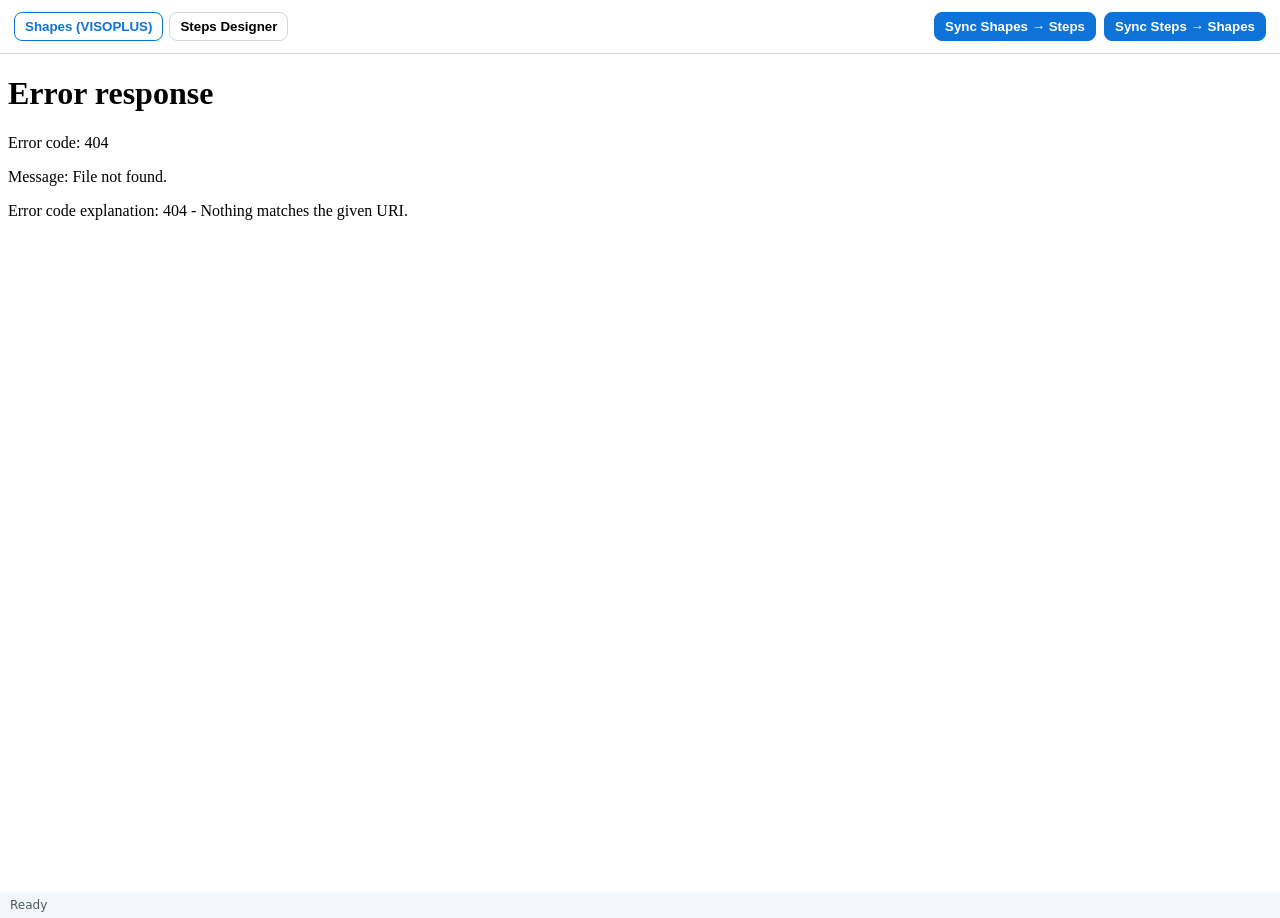
==== portal.html @ fe523673 "Add files via upload Added files" ====
<!DOCTYPE html>
<html lang="en">

<head>
    <meta charset="UTF-8" />
    <title>Diagram Portal</title>
    <meta name="viewport" content="width=device-width,initial-scale=1" />
    <style>
        :root {
            --accent: #0e73d9;
            --border: #d0d7de;
            --bg: #f3f6fa;
            --panel: #fff;
        }

        * {
            box-sizing: border-box;
        }

        body {
            margin: 0;
            font: 14px system-ui, -apple-system, "Segoe UI", Roboto, Arial, sans-serif;
            background: var(--bg);
            color: #1d2329;
        }

        header {
            display: flex;
            align-items: center;
            justify-content: space-between;
            gap: 12px;
            padding: 12px 14px;
            background: var(--panel);
            border-bottom: 1px solid var(--border);
        }

        .tabs {
            display: flex;
            gap: 6px;
            flex-wrap: wrap;
        }

        .tabs button {
            border: 1px solid var(--border);
            background: #fff;
            border-radius: 8px;
            padding: 6px 10px;
            cursor: pointer;
            font-weight: 600;
        }

        .tabs button.active {
            border-color: var(--accent);
            color: var(--accent);
        }

        .actions {
            display: flex;
            gap: 8px;
            flex-wrap: wrap;
        }

        .actions button {
            border: 1px solid var(--accent);
            background: var(--accent);
            color: #fff;
            border-radius: 8px;
            padding: 6px 10px;
            cursor: pointer;
            font-weight: 600;
        }

        main {
            height: calc(100vh - 62px);
        }

        .pane {
            display: none;
            height: 100%;
        }

        .pane.active {
            display: block;
            height: 100%;
        }

        iframe {
            width: 100%;
            height: 100%;
            border: 0;
            background: #fff;
        }

        .status {
            padding: 6px 10px;
            font-size: 12px;
            color: #4b5967;
        }
    </style>
</head>

<body>
    <header>
        <nav class="tabs" role="tablist" aria-label="Portal Tabs">
            <button id="tabDesignerBtn" class="active" data-tab="designer" role="tab" aria-selected="true">Shapes
                (VISOPLUS)</button>
            <button id="tabStepsBtn" data-tab="steps" role="tab" aria-selected="false">Steps Designer</button>
        </nav>
        <div class="actions">
            <button id="syncToStepsBtn" title="Send current Shapes state to Steps">Sync Shapes → Steps</button>
            <button id="syncToShapesBtn" title="Pull Steps state into Shapes">Sync Steps → Shapes</button>
        </div>
    </header>
    <main>
        <section id="paneDesigner" class="pane active" role="tabpanel" aria-labelledby="tabDesignerBtn">
            <!-- Adjust path if your VISOPLUS folder is named differently -->
            <iframe id="designerFrame" src="./VISOPLUS/index.html"></iframe>
        </section>
        <section id="paneSteps" class="pane" role="tabpanel" aria-labelledby="tabStepsBtn">
            <!-- Option A: Steps Designer (the mermaid app you shared) -->
            <iframe id="stepsFrame" src="./StepsDesigner/index.html"></iframe>
            <!-- Option B (alternative): Minimal harness instead
      <iframe id="stepsFrame" src="./HarnessRef/diag-harness_Version83.html"></iframe>
      -->
        </section>
    </main>
    <div class="status" id="portalStatus">Ready</div>

    <!-- If you’re using the messaging bridge, keep this file at project root -->
    <script src="./portal-bridge.js"></script>
    <script>
        // Minimal tab wiring if you don’t use portal-bridge.js yet
        const $ = (id) => document.getElementById(id);
        $("tabDesignerBtn").onclick = () => switchTab("designer");
        $("tabStepsBtn").onclick = () => switchTab("steps");
        function switchTab(which) {
            const isDesigner = which === "designer";
            $("tabDesignerBtn").classList.toggle("active", isDesigner);
            $("tabStepsBtn").classList.toggle("active", !isDesigner);
            $("paneDesigner").classList.toggle("active", isDesigner);
            $("paneSteps").classList.toggle("active", !isDesigner);
        }
    </script>
</body>

</html>
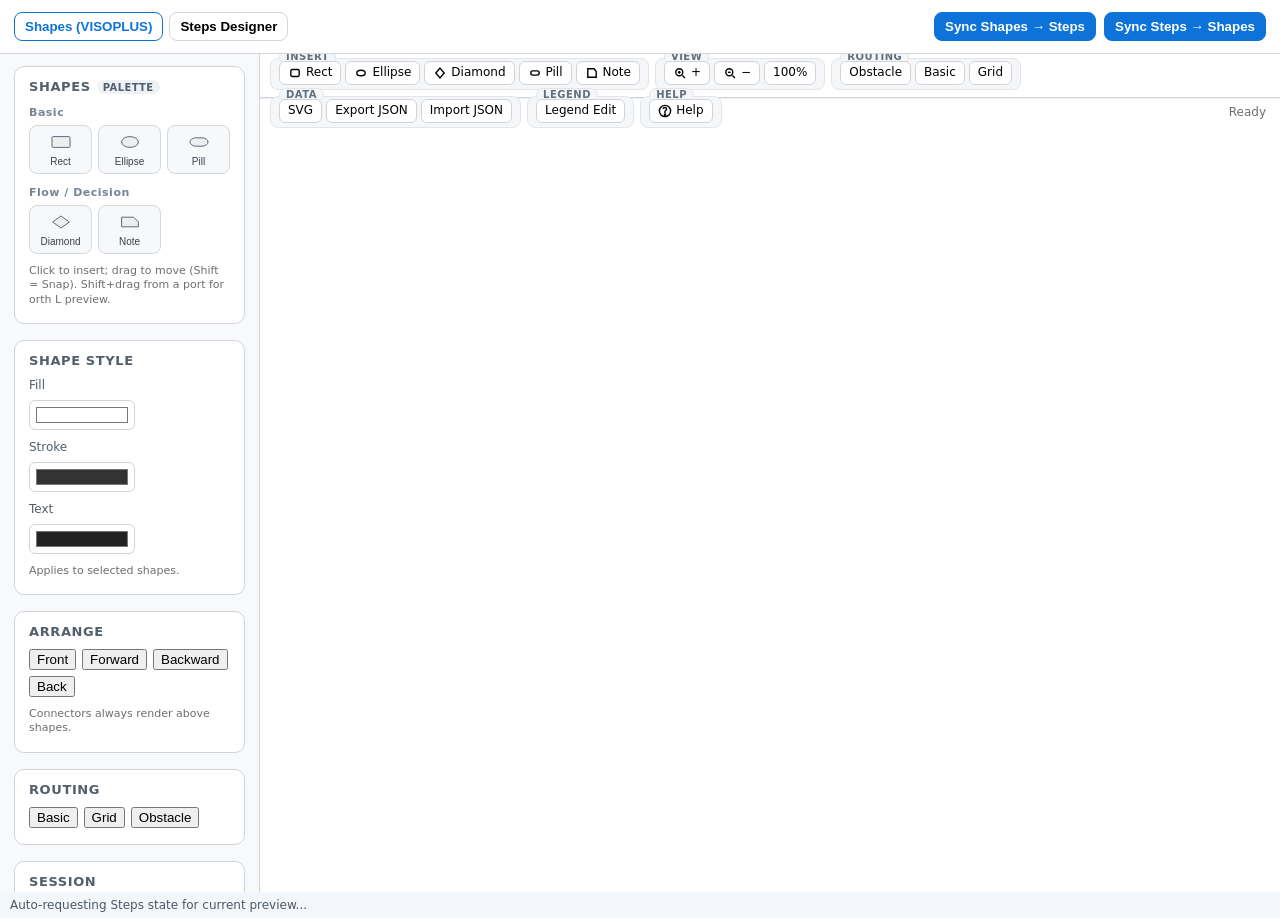
==== commit ed75e864: "Implement portal integration with one-way sync Steps → Shapes Co-authored-by: nandishstocks1988-sket" ====
--- a/portal.html
+++ b/portal.html
@@ -113,8 +113,8 @@
     </header>
     <main>
         <section id="paneDesigner" class="pane active" role="tabpanel" aria-labelledby="tabDesignerBtn">
-            <!-- Adjust path if your VISOPLUS folder is named differently -->
-            <iframe id="designerFrame" src="./VISOPLUS/index.html"></iframe>
+            <!-- VISOPLUS app is at repo root, not in a subfolder -->
+            <iframe id="designerFrame" src="./index.html"></iframe>
         </section>
         <section id="paneSteps" class="pane" role="tabpanel" aria-labelledby="tabStepsBtn">
             <!-- Option A: Steps Designer (the mermaid app you shared) -->
@@ -127,7 +127,7 @@
     <div class="status" id="portalStatus">Ready</div>
 
     <!-- If you’re using the messaging bridge, keep this file at project root -->
-    <script src="./portal-bridge.js"></script>
+    <script src="./Portal-bridge.js"></script>
     <script>
         // Minimal tab wiring if you don’t use portal-bridge.js yet
         const $ = (id) => document.getElementById(id);
